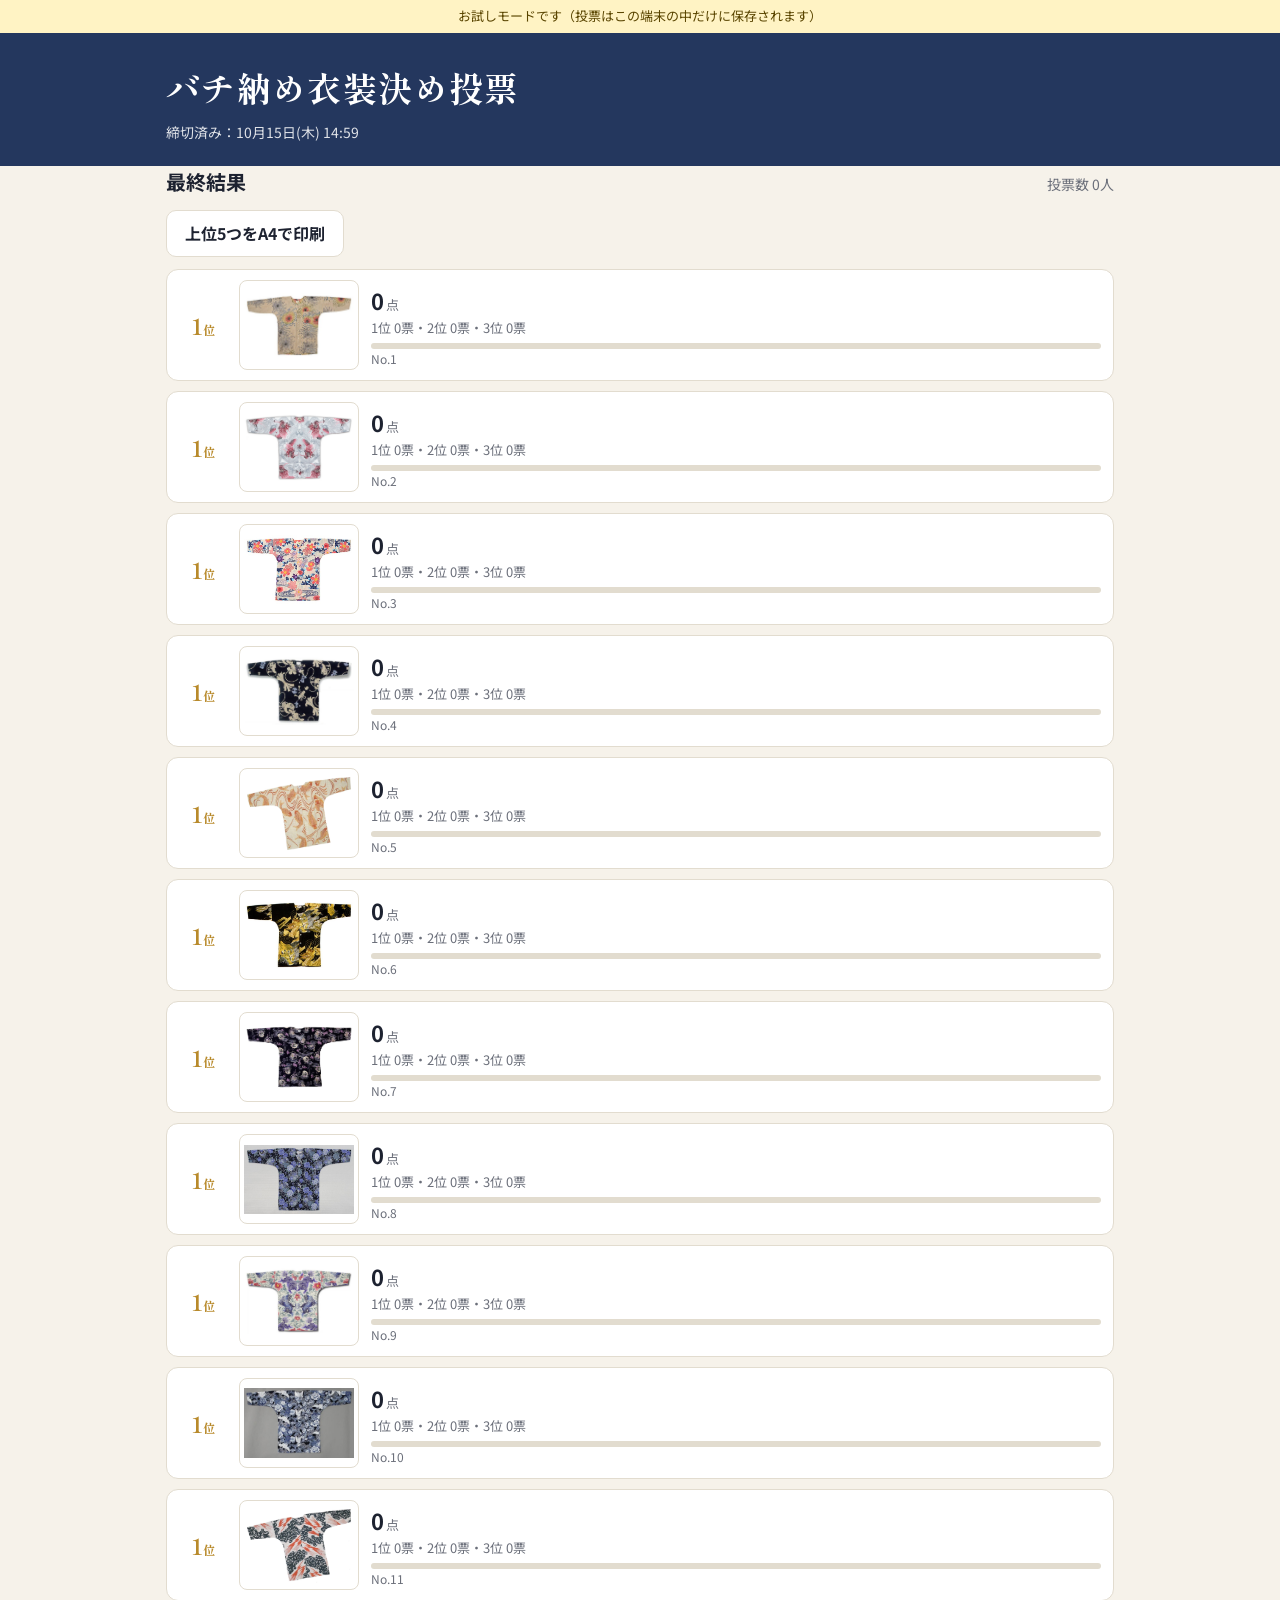
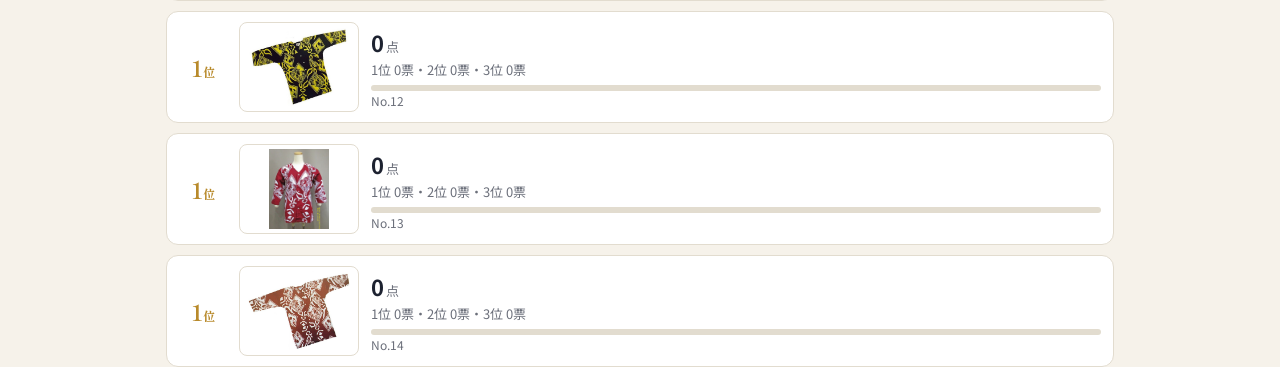
==== docs/index.html @ 63b16bf4 "バチ納め衣装決め投票：投票・集計・印刷ページを追加 Co-Authored-By: Claude Opus 5.5 <noreply@anthropic.com>" ====
<!doctype html>
<html lang="ja">
<head>
  <meta charset="utf-8">
  <meta name="robots" content="noindex, nofollow">
  <meta name="viewport" content="width=device-width, initial-scale=1, viewport-fit=cover">
  <title>バチ納め衣装決め投票</title>
  <link rel="preconnect" href="https://fonts.googleapis.com">
  <link rel="preconnect" href="https://fonts.gstatic.com" crossorigin>
  <link href="https://fonts.googleapis.com/css2?family=Noto+Sans+JP:wght@400;700&family=Shippori+Mincho:wght@700&display=swap" rel="stylesheet">
  <link rel="stylesheet" href="style.css">
</head>
<body>
  <div id="mockNote" class="mock-note" hidden>お試しモードです（投票はこの端末の中だけに保存されます）</div>
  <header class="site">
    <div class="wrap">
      <h1 id="title">バチ納め衣装決め投票</h1>
      <p class="deadline" id="deadline">&nbsp;</p>
    </div>
  </header>

  <main class="wrap">
    <section id="loading"><p class="center">読み込み中…</p></section>

    <!-- 投票 -->
    <section id="voteView" hidden>
      <div class="panel">
        <label class="name" for="name">お名前</label>
        <input id="name" type="text" maxlength="30" autocomplete="name" placeholder="例：山田 太郎">
        <p class="hint">二重投票を防ぐためだけに使います。誰が何に投票したかは記録されません。</p>
      </div>
      <div class="panel">
        <h2>好きな衣装を3つ選んでください</h2>
        <p>タップした順に 1位 → 2位 → 3位 になります。もう一度タップすると取り消せます。虫めがねで拡大できます。</p>
      </div>
      <div class="grid" id="grid"></div>
    </section>

    <!-- 結果 -->
    <section id="resultView" hidden>
      <div class="panel thanks" id="thanks" hidden>
        <h2>投票ありがとうございました</h2>
        <p id="thanksMsg"></p>
      </div>
      <div class="result-head">
        <h2 id="resultTitle">集計結果</h2>
        <span class="status" id="resultStatus"></span>
      </div>
      <p style="margin:0 0 12px"><a class="btn print-btn" id="printLink" href="print.html">上位5つをA4で印刷</a></p>
      <div class="rank-list" id="rankList"></div>
    </section>

    <!-- 締切後で未投票、または結果がまだ見られない -->
    <section id="messageView" hidden>
      <div class="panel"><h2 id="msgTitle"></h2><p id="msgBody"></p></div>
    </section>
  </main>

  <div class="tray" id="tray" hidden>
    <div class="wrap">
      <div class="slots" id="slots"></div>
      <button class="submit" id="submit" disabled>送信</button>
    </div>
  </div>

  <dialog id="confirmDlg">
    <div class="dlg-body">
      <h3>この内容で投票しますか？</h3>
      <p style="margin:0;color:var(--muted);font-size:14px">お名前：<b id="confirmName" style="color:var(--ink)"></b><br>送信後は変更できません。</p>
      <div class="confirm-list" id="confirmList"></div>
      <p class="error" id="confirmError" hidden></p>
      <div class="dlg-actions">
        <button class="btn" id="cancelBtn">戻る</button>
        <button class="btn primary" id="sendBtn">投票する</button>
      </div>
    </div>
  </dialog>

  <dialog id="lightbox" class="lightbox">
    <button class="close" aria-label="閉じる" id="lbClose">×</button>
    <img id="lbImg" alt="">
  </dialog>

  <script src="config.js"></script>
  <script src="api.js"></script>
  <script src="app.js"></script>
</body>
</html>
---- docs/style.css ----
:root {
  --bg: #f6f2ea;
  --surface: #ffffff;
  --ink: #1d2230;
  --muted: #6b6f7a;
  --line: #e2dccf;
  --accent: #b8352a;
  --accent-ink: #ffffff;
  --indigo: #24375e;
  --gold: #b88a2b;
  --silver: #7d8591;
  --bronze: #9a5b34;
  --danger: #b3261e;
  --shadow: 0 1px 2px rgba(29, 34, 48, .06), 0 4px 14px rgba(29, 34, 48, .06);
  --radius: 12px;
}
@media (prefers-color-scheme: dark) {
  :root:not([data-theme="light"]) {
    --bg: #15171d;
    --surface: #1f222a;
    --ink: #eceae4;
    --muted: #a3a6ae;
    --line: #333744;
    --accent: #e0584a;
    --indigo: #9fb3e0;
    --shadow: 0 1px 2px rgba(0, 0, 0, .3);
  }
}

* { box-sizing: border-box; }
html { -webkit-text-size-adjust: 100%; }
body {
  margin: 0;
  background: var(--bg);
  color: var(--ink);
  font-family: "Noto Sans JP", "Hiragino Sans", "Hiragino Kaku Gothic ProN", sans-serif;
  line-height: 1.6;
}
button { font: inherit; color: inherit; }
img { display: block; }

.wrap { max-width: 980px; margin: 0 auto; padding: 0 16px; }

header.site {
  background: var(--indigo);
  color: #fff;
  padding: 28px 0 22px;
}
@media (prefers-color-scheme: dark) {
  :root:not([data-theme="light"]) header.site { background: #1b2540; }
}
header.site h1 {
  margin: 0;
  font-family: "Shippori Mincho", "Hiragino Mincho ProN", serif;
  font-weight: 700;
  font-size: clamp(24px, 6vw, 34px);
  letter-spacing: .04em;
}
header.site .deadline { margin: 6px 0 0; font-size: 14px; opacity: .85; }
.mock-note {
  background: #fff3c4; color: #5a4500; font-size: 13px; padding: 6px 16px; text-align: center;
}

main { padding: 20px 0 160px; }
section[hidden] { display: none !important; }

.panel {
  background: var(--surface);
  border: 1px solid var(--line);
  border-radius: var(--radius);
  padding: 16px;
  box-shadow: var(--shadow);
  margin-bottom: 18px;
}
.panel h2 { margin: 0 0 4px; font-size: 16px; }
.panel p { margin: 0; color: var(--muted); font-size: 14px; }

label.name { display: block; font-weight: 700; margin-bottom: 6px; }
input[type="text"] {
  width: 100%;
  font-size: 16px;
  padding: 12px 14px;
  border: 1px solid var(--line);
  border-radius: 10px;
  background: var(--bg);
  color: var(--ink);
}
input[type="text"]:focus { outline: 2px solid var(--indigo); outline-offset: 1px; }
.hint { font-size: 13px; color: var(--muted); margin-top: 6px; }

.grid {
  display: grid;
  grid-template-columns: repeat(2, minmax(0, 1fr));
  gap: 12px;
}
@media (min-width: 640px) { .grid { grid-template-columns: repeat(3, minmax(0, 1fr)); } }
@media (min-width: 900px) { .grid { grid-template-columns: repeat(4, minmax(0, 1fr)); } }

.card {
  position: relative;
  background: #fff;
  border: 2px solid var(--line);
  border-radius: var(--radius);
  overflow: hidden;
  cursor: pointer;
  padding: 0;
  text-align: left;
  transition: border-color .15s, transform .15s;
  -webkit-tap-highlight-color: transparent;
}
.card:active { transform: scale(.98); }
.card .ph { aspect-ratio: 4 / 3; display: flex; align-items: center; justify-content: center; padding: 6px; }
.card .ph img { max-width: 100%; max-height: 100%; object-fit: contain; }
.card .no {
  position: absolute; left: 8px; bottom: 6px;
  font-size: 12px; color: #555; background: rgba(255, 255, 255, .85);
  padding: 0 6px; border-radius: 6px;
}
.card.selected { border-color: var(--accent); }
.card .badge {
  position: absolute; top: 8px; left: 8px;
  min-width: 44px; height: 32px; padding: 0 10px;
  display: flex; align-items: center; justify-content: center;
  border-radius: 16px;
  background: var(--accent); color: var(--accent-ink);
  font-weight: 700; font-size: 15px;
  box-shadow: 0 2px 6px rgba(0, 0, 0, .25);
}
.zoom {
  position: absolute; top: 6px; right: 6px;
  width: 36px; height: 36px; border-radius: 50%;
  border: 0; background: rgba(255, 255, 255, .9); color: #333;
  display: flex; align-items: center; justify-content: center;
  cursor: pointer; box-shadow: 0 1px 4px rgba(0, 0, 0, .2);
}
.zoom svg { width: 18px; height: 18px; }

/* 画面下の選択バー */
.tray {
  position: fixed; left: 0; right: 0; bottom: 0;
  background: var(--surface);
  border-top: 1px solid var(--line);
  box-shadow: 0 -4px 16px rgba(0, 0, 0, .08);
  padding: 10px 0 calc(10px + env(safe-area-inset-bottom));
  z-index: 10;
}
.tray .wrap { display: flex; gap: 8px; align-items: center; }
.slots { display: flex; gap: 8px; flex: 1; min-width: 0; }
.slot {
  flex: 1; min-width: 0;
  height: 64px;
  border: 2px dashed var(--line);
  border-radius: 10px;
  background: var(--bg);
  position: relative;
  display: flex; align-items: center; justify-content: center;
  padding: 0; cursor: pointer;
  color: var(--muted); font-size: 13px; font-weight: 700;
}
.slot.filled { border-style: solid; border-color: var(--accent); background: #fff; }
.slot img { max-width: 100%; max-height: 100%; object-fit: contain; padding: 4px; }
.slot .lbl {
  position: absolute; top: -9px; left: 6px;
  background: var(--accent); color: #fff; font-size: 11px; padding: 0 6px; border-radius: 8px;
}
.slot:not(.filled) .lbl { background: var(--muted); }
.submit {
  flex: 0 0 auto;
  height: 64px; padding: 0 18px;
  border: 0; border-radius: 10px;
  background: var(--accent); color: var(--accent-ink);
  font-weight: 700; font-size: 16px; cursor: pointer;
}
.submit:disabled { background: var(--line); color: var(--muted); cursor: not-allowed; }

/* ダイアログ */
dialog {
  border: 0; border-radius: 16px; padding: 0;
  max-width: min(520px, calc(100vw - 32px));
  width: 100%;
  background: var(--surface); color: var(--ink);
}
dialog::backdrop { background: rgba(10, 12, 18, .6); }
.dlg-body { padding: 20px; }
.dlg-body h3 { margin: 0 0 12px; font-size: 18px; }
.confirm-list { display: grid; grid-template-columns: repeat(3, 1fr); gap: 8px; margin: 12px 0; }
.confirm-list figure { margin: 0; text-align: center; }
.confirm-list .ph { background: #fff; border: 1px solid var(--line); border-radius: 8px; aspect-ratio: 4/3; display: flex; align-items: center; justify-content: center; padding: 4px; }
.confirm-list img { max-width: 100%; max-height: 100%; }
.confirm-list figcaption { font-weight: 700; color: var(--accent); margin-top: 4px; }
.dlg-actions { display: flex; gap: 8px; justify-content: flex-end; margin-top: 16px; }
.btn {
  border: 1px solid var(--line); background: var(--surface);
  padding: 10px 18px; border-radius: 10px; cursor: pointer; font-weight: 700;
}
.btn.primary { background: var(--accent); border-color: var(--accent); color: #fff; }
.btn:disabled { opacity: .6; cursor: wait; }
.error { color: var(--danger); font-size: 14px; margin-top: 8px; }

dialog.lightbox { max-width: min(960px, calc(100vw - 24px)); background: #fff; }
dialog.lightbox img { width: 100%; height: auto; max-height: 80vh; object-fit: contain; }
dialog.lightbox .close {
  position: absolute; top: 8px; right: 8px; width: 40px; height: 40px;
  border-radius: 50%; border: 0; background: rgba(0, 0, 0, .6); color: #fff; font-size: 22px; cursor: pointer;
}

/* 結果 */
.result-head { display: flex; flex-wrap: wrap; gap: 8px 16px; align-items: baseline; justify-content: space-between; margin-bottom: 12px; }
.result-head h2 { margin: 0; font-size: 20px; }
.status { font-size: 14px; color: var(--muted); }
.thanks { border-left: 4px solid var(--accent); }
.rank-list { display: grid; gap: 10px; }
.row {
  display: grid;
  grid-template-columns: 48px 120px 1fr;
  gap: 12px; align-items: center;
  background: var(--surface); border: 1px solid var(--line); border-radius: var(--radius);
  padding: 10px 12px;
}
.row .r { font-family: "Shippori Mincho", serif; font-weight: 700; font-size: 22px; text-align: center; }
.row.top1 .r { color: var(--gold); }
.row.top2 .r { color: var(--silver); }
.row.top3 .r { color: var(--bronze); }
.row .ph { background: #fff; border-radius: 8px; aspect-ratio: 4/3; display: flex; align-items: center; justify-content: center; padding: 4px; border: 1px solid var(--line); }
.row .ph img { max-width: 100%; max-height: 100%; }
.row .pts { font-size: 22px; font-weight: 700; }
.row .pts small { font-size: 13px; font-weight: 400; color: var(--muted); margin-left: 2px; }
.row .cnt { font-size: 13px; color: var(--muted); }
.row .bar { height: 6px; background: var(--line); border-radius: 3px; margin-top: 4px; overflow: hidden; }
.row .bar span { display: block; height: 100%; background: var(--accent); }
.row .no { font-size: 12px; color: var(--muted); }
@media (max-width: 420px) { .row { grid-template-columns: 36px 96px 1fr; gap: 8px; } }
.print-btn { display: inline-flex; gap: 6px; align-items: center; text-decoration: none; color: inherit; }

.center { text-align: center; color: var(--muted); padding: 40px 0; }
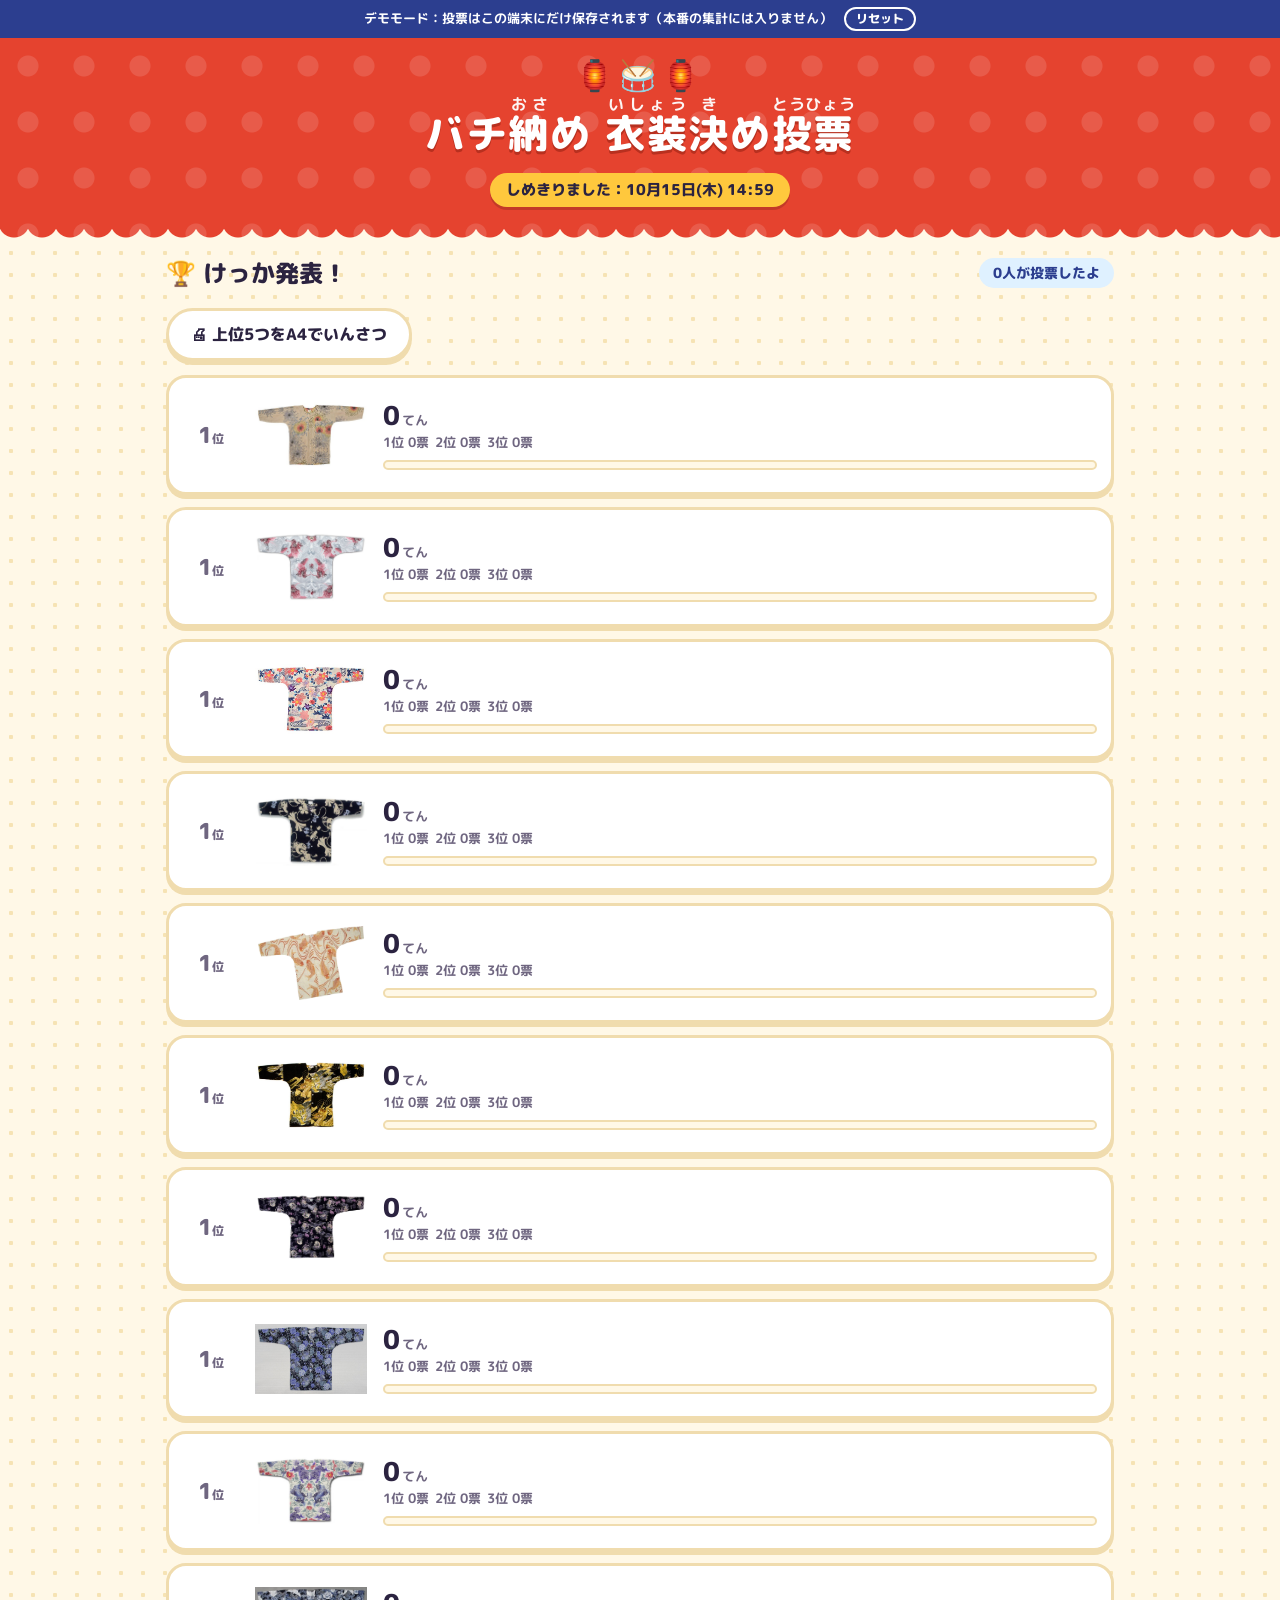
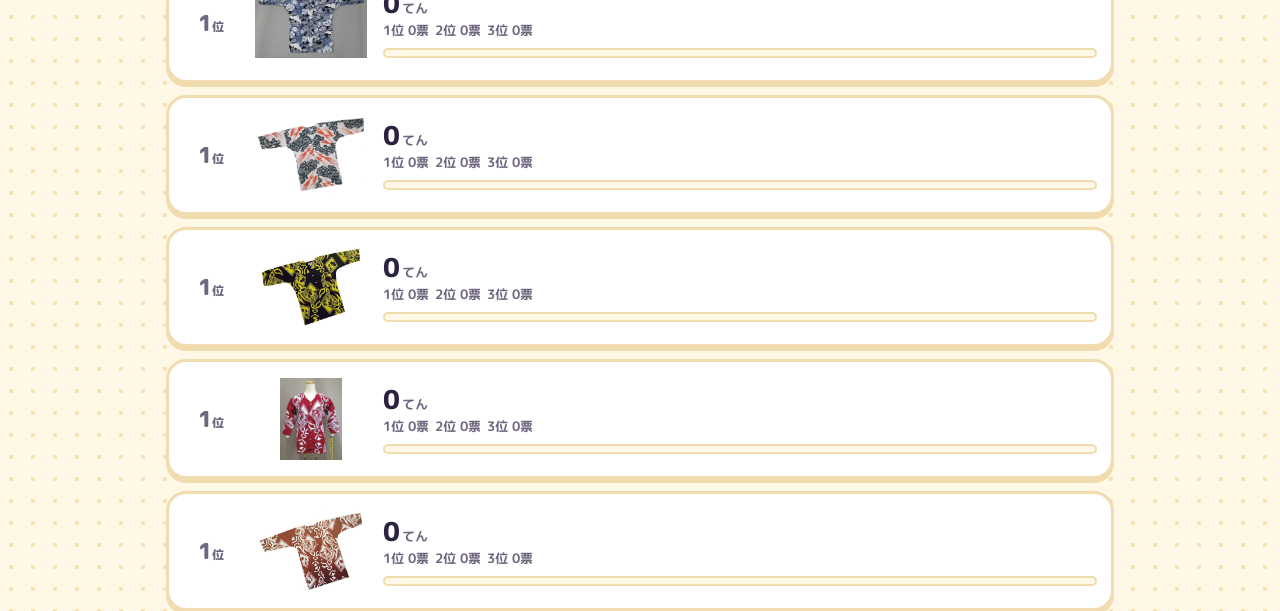
==== commit c0521e50: "子ども向けデザインに変更、デモモードを追加 Co-Authored-By: Claude Opus 5.5 <noreply@anthropic.com>" ====
--- a/docs/index.html
+++ b/docs/index.html
@@ -7,31 +7,35 @@
   <title>バチ納め衣装決め投票</title>
   <link rel="preconnect" href="https://fonts.googleapis.com">
   <link rel="preconnect" href="https://fonts.gstatic.com" crossorigin>
-  <link href="https://fonts.googleapis.com/css2?family=Noto+Sans+JP:wght@400;700&family=Shippori+Mincho:wght@700&display=swap" rel="stylesheet">
+  <link href="https://fonts.googleapis.com/css2?family=M+PLUS+Rounded+1c:wght@500;700;800&display=swap" rel="stylesheet">
   <link rel="stylesheet" href="style.css">
 </head>
 <body>
-  <div id="mockNote" class="mock-note" hidden>お試しモードです（投票はこの端末の中だけに保存されます）</div>
+  <div id="demoNote" class="demo-note" hidden>
+    デモモード：投票はこの端末にだけ保存されます（本番の集計には入りません）
+    <button type="button" id="demoReset">リセット</button>
+  </div>
   <header class="site">
     <div class="wrap">
-      <h1 id="title">バチ納め衣装決め投票</h1>
+      <div class="drums" aria-hidden="true">🏮🥁🏮</div>
+      <h1>バチ<ruby>納<rt>おさ</rt></ruby>め <ruby>衣装<rt>いしょう</rt></ruby><ruby>決<rt>き</rt></ruby>め<ruby>投票<rt>とうひょう</rt></ruby></h1>
       <p class="deadline" id="deadline">&nbsp;</p>
     </div>
   </header>
 
   <main class="wrap">
-    <section id="loading"><p class="center">読み込み中…</p></section>
+    <section id="loading"><p class="center">よみこみ中…</p></section>
 
     <!-- 投票 -->
     <section id="voteView" hidden>
       <div class="panel">
-        <label class="name" for="name">お名前</label>
-        <input id="name" type="text" maxlength="30" autocomplete="name" placeholder="例：山田 太郎">
-        <p class="hint">二重投票を防ぐためだけに使います。誰が何に投票したかは記録されません。</p>
+        <h2><span class="step">1</span>おなまえを書いてね</h2>
+        <input id="name" type="text" maxlength="30" autocomplete="name" placeholder="れい：やまだ たろう" aria-label="おなまえ">
+        <p class="hint">同じ人が2回<ruby>投票<rt>とうひょう</rt></ruby>しないように使うよ。だれがどれをえらんだかは、だれにもわからないよ。</p>
       </div>
       <div class="panel">
-        <h2>好きな衣装を3つ選んでください</h2>
-        <p>タップした順に 1位 → 2位 → 3位 になります。もう一度タップすると取り消せます。虫めがねで拡大できます。</p>
+        <h2><span class="step">2</span>すきな<ruby>衣装<rt>いしょう</rt></ruby>を3つえらんでね</h2>
+        <p>タップしたじゅんに <b>1位 → 2位 → 3位</b> になるよ。もういちどタップすると とりけせるよ。<br>🔍 をおすと 大きく見られるよ。</p>
       </div>
       <div class="grid" id="grid"></div>
     </section>
@@ -39,14 +43,15 @@
     <!-- 結果 -->
     <section id="resultView" hidden>
       <div class="panel thanks" id="thanks" hidden>
-        <h2>投票ありがとうございました</h2>
+        <div class="big" aria-hidden="true">🎉</div>
+        <h2><ruby>投票<rt>とうひょう</rt></ruby>ありがとう！</h2>
         <p id="thanksMsg"></p>
       </div>
       <div class="result-head">
-        <h2 id="resultTitle">集計結果</h2>
+        <h2 id="resultTitle">けっか</h2>
         <span class="status" id="resultStatus"></span>
       </div>
-      <p style="margin:0 0 12px"><a class="btn print-btn" id="printLink" href="print.html">上位5つをA4で印刷</a></p>
+      <p class="print-row"><a class="btn" id="printLink" href="print.html">🖨 上位5つをA4でいんさつ</a></p>
       <div class="rank-list" id="rankList"></div>
     </section>
 
@@ -59,25 +64,25 @@
   <div class="tray" id="tray" hidden>
     <div class="wrap">
       <div class="slots" id="slots"></div>
-      <button class="submit" id="submit" disabled>送信</button>
+      <button class="submit" id="submit" disabled>おくる</button>
     </div>
   </div>
 
   <dialog id="confirmDlg">
     <div class="dlg-body">
-      <h3>この内容で投票しますか？</h3>
-      <p style="margin:0;color:var(--muted);font-size:14px">お名前：<b id="confirmName" style="color:var(--ink)"></b><br>送信後は変更できません。</p>
+      <h3>これで<ruby>投票<rt>とうひょう</rt></ruby>する？</h3>
+      <p class="sub"><b id="confirmName" style="color:var(--ink)"></b> さん<br>おくったあとは かえられないよ</p>
       <div class="confirm-list" id="confirmList"></div>
       <p class="error" id="confirmError" hidden></p>
       <div class="dlg-actions">
-        <button class="btn" id="cancelBtn">戻る</button>
-        <button class="btn primary" id="sendBtn">投票する</button>
+        <button class="btn" id="cancelBtn">もどる</button>
+        <button class="btn primary" id="sendBtn">投票する！</button>
       </div>
     </div>
   </dialog>
 
   <dialog id="lightbox" class="lightbox">
-    <button class="close" aria-label="閉じる" id="lbClose">×</button>
+    <button class="close" aria-label="とじる" id="lbClose">×</button>
     <img id="lbImg" alt="">
   </dialog>
 
--- a/docs/style.css
+++ b/docs/style.css
@@ -1,29 +1,31 @@
 :root {
-  --bg: #f6f2ea;
+  --bg: #fff8e7;
+  --dot: #f6e3b4;
   --surface: #ffffff;
-  --ink: #1d2230;
-  --muted: #6b6f7a;
-  --line: #e2dccf;
-  --accent: #b8352a;
-  --accent-ink: #ffffff;
-  --indigo: #24375e;
-  --gold: #b88a2b;
-  --silver: #7d8591;
-  --bronze: #9a5b34;
-  --danger: #b3261e;
-  --shadow: 0 1px 2px rgba(29, 34, 48, .06), 0 4px 14px rgba(29, 34, 48, .06);
-  --radius: 12px;
+  --ink: #2b2340;
+  --muted: #6f6680;
+  --line: #f0dcae;
+  --red: #e5432f;
+  --red-dark: #b8301f;
+  --yellow: #ffc83d;
+  --indigo: #2c3e8f;
+  --sky: #dff1ff;
+  --gold: #f4b400;
+  --silver: #a9b3c1;
+  --bronze: #d0814a;
+  --danger: #c62828;
+  --radius: 20px;
+  --font: "M PLUS Rounded 1c", "Hiragino Maru Gothic ProN", "Hiragino Sans", sans-serif;
 }
 @media (prefers-color-scheme: dark) {
   :root:not([data-theme="light"]) {
-    --bg: #15171d;
-    --surface: #1f222a;
-    --ink: #eceae4;
-    --muted: #a3a6ae;
-    --line: #333744;
-    --accent: #e0584a;
-    --indigo: #9fb3e0;
-    --shadow: 0 1px 2px rgba(0, 0, 0, .3);
+    --bg: #1e1a2b;
+    --dot: #2a2540;
+    --surface: #2a2540;
+    --ink: #f6f1ff;
+    --muted: #bdb4d1;
+    --line: #463e63;
+    --sky: #2b3560;
   }
 }
 
@@ -31,67 +33,115 @@
 html { -webkit-text-size-adjust: 100%; }
 body {
   margin: 0;
+  background-color: var(--bg);
+  background-image: radial-gradient(var(--dot) 2px, transparent 2.5px);
+  background-size: 22px 22px;
+  color: var(--ink);
+  font-family: var(--font);
+  font-weight: 500;
+  line-height: 1.7;
+}
+button { font: inherit; color: inherit; }
+img { display: block; }
+rt { font-size: .4em; font-weight: 700; letter-spacing: -.02em; }
+
+.wrap { max-width: 980px; margin: 0 auto; padding: 0 16px; }
+
+/* ---------- ヘッダー ---------- */
+header.site {
+  position: relative;
+  background: var(--red);
+  color: #fff;
+  padding: 22px 0 40px;
+  text-align: center;
+  overflow: hidden;
+}
+header.site::before {
+  /* ちょうちん風の水玉 */
+  content: "";
+  position: absolute; inset: 0;
+  background-image: radial-gradient(rgba(255, 255, 255, .13) 10px, transparent 11px);
+  background-size: 56px 56px;
+  background-position: 0 0;
+}
+header.site::after {
+  /* なみなみの下端 */
+  content: "";
+  position: absolute; left: 0; right: 0; bottom: -1px; height: 22px;
+  background: radial-gradient(circle at 14px -4px, transparent 15px, var(--bg) 16px) repeat-x;
+  background-size: 28px 22px;
+}
+header.site .wrap { position: relative; }
+.drums { font-size: 30px; line-height: 1; margin-bottom: 6px; letter-spacing: 6px; }
+header.site h1 {
+  margin: 0;
+  font-weight: 800;
+  font-size: clamp(26px, 7.4vw, 40px);
+  line-height: 1.5;
+  letter-spacing: .04em;
+  text-shadow: 0 3px 0 var(--red-dark);
+}
+header.site h1 rt { text-shadow: none; opacity: .95; }
+.deadline {
+  display: inline-block;
+  margin: 10px 0 0;
+  background: var(--yellow); color: var(--ink);
+  font-weight: 800; font-size: 15px;
+  padding: 4px 16px; border-radius: 999px;
+  box-shadow: 0 3px 0 rgba(0, 0, 0, .15);
+}
+.demo-note {
+  background: var(--indigo); color: #fff;
+  font-size: 13px; font-weight: 700;
+  padding: 7px 16px; text-align: center;
+}
+.demo-note button {
+  margin-left: 8px; border: 2px solid #fff; background: transparent; color: #fff;
+  border-radius: 999px; padding: 0 10px; font-size: 12px; font-weight: 800; cursor: pointer;
+}
+
+main { padding: 16px 0 170px; }
+section[hidden] { display: none !important; }
+
+/* ---------- 吹き出し風パネル ---------- */
+.panel {
+  background: var(--surface);
+  border: 3px solid var(--line);
+  border-radius: var(--radius);
+  padding: 16px 18px;
+  margin-bottom: 18px;
+  box-shadow: 0 5px 0 var(--line);
+}
+.step {
+  display: inline-flex; align-items: center; justify-content: center;
+  width: 30px; height: 30px; border-radius: 50%;
+  background: var(--red); color: #fff; font-weight: 800; font-size: 16px;
+  margin-right: 8px; flex: 0 0 auto;
+}
+.panel h2 {
+  margin: 0 0 6px; font-size: 19px; font-weight: 800;
+  display: flex; align-items: center; line-height: 1.6;
+}
+.panel p { margin: 0; color: var(--muted); font-size: 14px; }
+
+input[type="text"] {
+  width: 100%;
+  font: inherit; font-size: 18px; font-weight: 700;
+  padding: 12px 16px;
+  border: 3px solid var(--line);
+  border-radius: 14px;
   background: var(--bg);
   color: var(--ink);
-  font-family: "Noto Sans JP", "Hiragino Sans", "Hiragino Kaku Gothic ProN", sans-serif;
-  line-height: 1.6;
-}
-button { font: inherit; color: inherit; }
-img { display: block; }
-
-.wrap { max-width: 980px; margin: 0 auto; padding: 0 16px; }
-
-header.site {
-  background: var(--indigo);
-  color: #fff;
-  padding: 28px 0 22px;
-}
-@media (prefers-color-scheme: dark) {
-  :root:not([data-theme="light"]) header.site { background: #1b2540; }
-}
-header.site h1 {
-  margin: 0;
-  font-family: "Shippori Mincho", "Hiragino Mincho ProN", serif;
-  font-weight: 700;
-  font-size: clamp(24px, 6vw, 34px);
-  letter-spacing: .04em;
-}
-header.site .deadline { margin: 6px 0 0; font-size: 14px; opacity: .85; }
-.mock-note {
-  background: #fff3c4; color: #5a4500; font-size: 13px; padding: 6px 16px; text-align: center;
-}
-
-main { padding: 20px 0 160px; }
-section[hidden] { display: none !important; }
-
-.panel {
-  background: var(--surface);
-  border: 1px solid var(--line);
-  border-radius: var(--radius);
-  padding: 16px;
-  box-shadow: var(--shadow);
-  margin-bottom: 18px;
-}
-.panel h2 { margin: 0 0 4px; font-size: 16px; }
-.panel p { margin: 0; color: var(--muted); font-size: 14px; }
-
-label.name { display: block; font-weight: 700; margin-bottom: 6px; }
-input[type="text"] {
-  width: 100%;
-  font-size: 16px;
-  padding: 12px 14px;
-  border: 1px solid var(--line);
-  border-radius: 10px;
-  background: var(--bg);
-  color: var(--ink);
-}
-input[type="text"]:focus { outline: 2px solid var(--indigo); outline-offset: 1px; }
-.hint { font-size: 13px; color: var(--muted); margin-top: 6px; }
-
+}
+input[type="text"]::placeholder { color: #b9ad94; font-weight: 500; }
+input[type="text"]:focus { outline: none; border-color: var(--yellow); box-shadow: 0 0 0 4px rgba(255, 200, 61, .35); }
+.hint { font-size: 13px; color: var(--muted); margin-top: 8px; }
+
+/* ---------- 衣装カード ---------- */
 .grid {
   display: grid;
   grid-template-columns: repeat(2, minmax(0, 1fr));
-  gap: 12px;
+  gap: 14px;
 }
 @media (min-width: 640px) { .grid { grid-template-columns: repeat(3, minmax(0, 1fr)); } }
 @media (min-width: 900px) { .grid { grid-template-columns: repeat(4, minmax(0, 1fr)); } }
@@ -99,137 +149,184 @@
 .card {
   position: relative;
   background: #fff;
-  border: 2px solid var(--line);
+  border: 4px solid #fff;
   border-radius: var(--radius);
-  overflow: hidden;
+  box-shadow: 0 5px 0 var(--line), 0 0 0 2px var(--line);
+  overflow: visible;
   cursor: pointer;
-  padding: 0;
-  text-align: left;
-  transition: border-color .15s, transform .15s;
+  transition: transform .12s, box-shadow .12s;
   -webkit-tap-highlight-color: transparent;
 }
-.card:active { transform: scale(.98); }
+.card:active { transform: translateY(3px); box-shadow: 0 2px 0 var(--line), 0 0 0 2px var(--line); }
+.card:focus-visible { outline: 4px solid var(--indigo); outline-offset: 2px; }
 .card .ph { aspect-ratio: 4 / 3; display: flex; align-items: center; justify-content: center; padding: 6px; }
 .card .ph img { max-width: 100%; max-height: 100%; object-fit: contain; }
 .card .no {
-  position: absolute; left: 8px; bottom: 6px;
-  font-size: 12px; color: #555; background: rgba(255, 255, 255, .85);
-  padding: 0 6px; border-radius: 6px;
-}
-.card.selected { border-color: var(--accent); }
-.card .badge {
-  position: absolute; top: 8px; left: 8px;
-  min-width: 44px; height: 32px; padding: 0 10px;
-  display: flex; align-items: center; justify-content: center;
-  border-radius: 16px;
-  background: var(--accent); color: var(--accent-ink);
-  font-weight: 700; font-size: 15px;
-  box-shadow: 0 2px 6px rgba(0, 0, 0, .25);
-}
+  position: absolute; left: 10px; bottom: 6px;
+  font-size: 12px; font-weight: 800; color: #8a7f6a;
+}
+.card.selected { border-color: var(--red); box-shadow: 0 5px 0 var(--red-dark), 0 0 0 2px var(--red); }
+.card.selected.p1 { border-color: var(--gold); box-shadow: 0 5px 0 #c58f00, 0 0 0 2px var(--gold); }
+.card.selected.p2 { border-color: var(--silver); box-shadow: 0 5px 0 #7c8696, 0 0 0 2px var(--silver); }
+.card.selected.p3 { border-color: var(--bronze); box-shadow: 0 5px 0 #9c5a2c, 0 0 0 2px var(--bronze); }
+.card.pop { animation: pop .32s ease-out; }
+@keyframes pop { 0% { transform: scale(1); } 40% { transform: scale(1.07) rotate(-1.5deg); } 100% { transform: scale(1); } }
+
+/* メダル */
+.medal {
+  position: absolute; top: -12px; left: -10px;
+  width: 52px; height: 52px; border-radius: 50%;
+  display: flex; flex-direction: column; align-items: center; justify-content: center;
+  color: #fff; font-weight: 800; line-height: 1;
+  border: 3px solid #fff;
+  box-shadow: 0 3px 0 rgba(0, 0, 0, .2);
+  z-index: 2;
+}
+.medal b { font-size: 22px; }
+.medal small { font-size: 11px; margin-top: 1px; }
+.medal.m1 { background: radial-gradient(circle at 35% 30%, #ffe27a, var(--gold) 60%, #c58f00); color: #5a3d00; }
+.medal.m2 { background: radial-gradient(circle at 35% 30%, #f1f4f8, var(--silver) 60%, #7c8696); color: #2f3642; }
+.medal.m3 { background: radial-gradient(circle at 35% 30%, #f6c49d, var(--bronze) 60%, #9c5a2c); color: #fff; }
+.card .medal { animation: drop .35s cubic-bezier(.3, 1.6, .5, 1); }
+@keyframes drop { 0% { transform: translateY(-14px) scale(.4); opacity: 0; } 100% { transform: none; opacity: 1; } }
+
 .zoom {
   position: absolute; top: 6px; right: 6px;
-  width: 36px; height: 36px; border-radius: 50%;
-  border: 0; background: rgba(255, 255, 255, .9); color: #333;
+  width: 38px; height: 38px; border-radius: 50%;
+  border: 0; background: var(--sky); color: var(--indigo);
   display: flex; align-items: center; justify-content: center;
-  cursor: pointer; box-shadow: 0 1px 4px rgba(0, 0, 0, .2);
-}
-.zoom svg { width: 18px; height: 18px; }
-
-/* 画面下の選択バー */
+  cursor: pointer;
+}
+.zoom svg { width: 20px; height: 20px; }
+
+/* ---------- 下の えらんだ衣装 バー ---------- */
 .tray {
   position: fixed; left: 0; right: 0; bottom: 0;
   background: var(--surface);
-  border-top: 1px solid var(--line);
-  box-shadow: 0 -4px 16px rgba(0, 0, 0, .08);
-  padding: 10px 0 calc(10px + env(safe-area-inset-bottom));
+  border-top: 4px solid var(--yellow);
+  border-radius: 24px 24px 0 0;
+  box-shadow: 0 -6px 20px rgba(0, 0, 0, .1);
+  padding: 18px 0 calc(12px + env(safe-area-inset-bottom));
   z-index: 10;
 }
 .tray .wrap { display: flex; gap: 8px; align-items: center; }
-.slots { display: flex; gap: 8px; flex: 1; min-width: 0; }
+.slots { display: flex; gap: 10px; flex: 1; min-width: 0; }
 .slot {
   flex: 1; min-width: 0;
-  height: 64px;
-  border: 2px dashed var(--line);
-  border-radius: 10px;
+  height: 68px;
+  border: 3px dashed var(--line);
+  border-radius: 16px;
   background: var(--bg);
   position: relative;
   display: flex; align-items: center; justify-content: center;
   padding: 0; cursor: pointer;
-  color: var(--muted); font-size: 13px; font-weight: 700;
-}
-.slot.filled { border-style: solid; border-color: var(--accent); background: #fff; }
-.slot img { max-width: 100%; max-height: 100%; object-fit: contain; padding: 4px; }
-.slot .lbl {
-  position: absolute; top: -9px; left: 6px;
-  background: var(--accent); color: #fff; font-size: 11px; padding: 0 6px; border-radius: 8px;
-}
-.slot:not(.filled) .lbl { background: var(--muted); }
+  color: #b9ad94; font-size: 12px; font-weight: 800;
+}
+.slot.filled { border-style: solid; background: #fff; }
+.slot.filled.s1 { border-color: var(--gold); }
+.slot.filled.s2 { border-color: var(--silver); }
+.slot.filled.s3 { border-color: var(--bronze); }
+.slot img { max-width: 100%; max-height: 100%; object-fit: contain; padding: 6px; }
+.slot .medal { width: 30px; height: 30px; top: -15px; left: -6px; border-width: 2px; }
+.slot .medal b { font-size: 14px; }
+.slot:not(.filled) .medal { filter: grayscale(1); opacity: .55; }
 .submit {
   flex: 0 0 auto;
-  height: 64px; padding: 0 18px;
-  border: 0; border-radius: 10px;
-  background: var(--accent); color: var(--accent-ink);
-  font-weight: 700; font-size: 16px; cursor: pointer;
-}
-.submit:disabled { background: var(--line); color: var(--muted); cursor: not-allowed; }
-
-/* ダイアログ */
+  height: 68px; padding: 0 16px;
+  border: 0; border-radius: 18px;
+  background: var(--red); color: #fff;
+  font-weight: 800; font-size: 17px; cursor: pointer;
+  box-shadow: 0 5px 0 var(--red-dark);
+  transition: transform .1s, box-shadow .1s;
+}
+.submit:active:not(:disabled) { transform: translateY(3px); box-shadow: 0 2px 0 var(--red-dark); }
+.submit:disabled { background: #e9e1cf; color: #a39880; box-shadow: 0 5px 0 #d4c9b1; cursor: not-allowed; font-size: 13px; }
+.submit.ready { animation: wiggle 1.4s ease-in-out infinite; }
+@keyframes wiggle { 0%, 70%, 100% { transform: rotate(0); } 78% { transform: rotate(-4deg); } 86% { transform: rotate(4deg); } 94% { transform: rotate(-2deg); } }
+
+/* ---------- ダイアログ ---------- */
 dialog {
-  border: 0; border-radius: 16px; padding: 0;
-  max-width: min(520px, calc(100vw - 32px));
+  border: 0; border-radius: 24px; padding: 0;
+  max-width: min(520px, calc(100vw - 28px));
   width: 100%;
   background: var(--surface); color: var(--ink);
-}
-dialog::backdrop { background: rgba(10, 12, 18, .6); }
-.dlg-body { padding: 20px; }
-.dlg-body h3 { margin: 0 0 12px; font-size: 18px; }
-.confirm-list { display: grid; grid-template-columns: repeat(3, 1fr); gap: 8px; margin: 12px 0; }
-.confirm-list figure { margin: 0; text-align: center; }
-.confirm-list .ph { background: #fff; border: 1px solid var(--line); border-radius: 8px; aspect-ratio: 4/3; display: flex; align-items: center; justify-content: center; padding: 4px; }
+  font-family: var(--font);
+}
+dialog::backdrop { background: rgba(30, 20, 50, .55); }
+.dlg-body { padding: 22px 20px 20px; text-align: center; }
+.dlg-body h3 { margin: 0 0 6px; font-size: 21px; font-weight: 800; }
+.dlg-body .sub { margin: 0; color: var(--muted); font-size: 14px; }
+.confirm-list { display: grid; grid-template-columns: repeat(3, 1fr); gap: 10px; margin: 22px 0 8px; }
+.confirm-list figure { margin: 0; position: relative; }
+.confirm-list .ph { background: #fff; border: 3px solid var(--line); border-radius: 14px; aspect-ratio: 4/3; display: flex; align-items: center; justify-content: center; padding: 4px; }
+.confirm-list figure:nth-child(1) .ph { border-color: var(--gold); }
+.confirm-list figure:nth-child(2) .ph { border-color: var(--silver); }
+.confirm-list figure:nth-child(3) .ph { border-color: var(--bronze); }
 .confirm-list img { max-width: 100%; max-height: 100%; }
-.confirm-list figcaption { font-weight: 700; color: var(--accent); margin-top: 4px; }
-.dlg-actions { display: flex; gap: 8px; justify-content: flex-end; margin-top: 16px; }
+.confirm-list .medal { width: 34px; height: 34px; top: -14px; left: -8px; border-width: 2px; }
+.confirm-list .medal b { font-size: 15px; }
+.dlg-actions { display: flex; gap: 10px; justify-content: center; margin-top: 18px; }
 .btn {
-  border: 1px solid var(--line); background: var(--surface);
-  padding: 10px 18px; border-radius: 10px; cursor: pointer; font-weight: 700;
-}
-.btn.primary { background: var(--accent); border-color: var(--accent); color: #fff; }
+  border: 3px solid var(--line); background: var(--surface);
+  padding: 10px 22px; border-radius: 999px; cursor: pointer; font-weight: 800; font-size: 16px;
+  box-shadow: 0 4px 0 var(--line);
+  text-decoration: none; color: inherit; display: inline-flex; align-items: center; gap: 6px;
+}
+.btn:active { transform: translateY(2px); box-shadow: 0 2px 0 var(--line); }
+.btn.primary { background: var(--red); border-color: var(--red); color: #fff; box-shadow: 0 4px 0 var(--red-dark); }
 .btn:disabled { opacity: .6; cursor: wait; }
-.error { color: var(--danger); font-size: 14px; margin-top: 8px; }
+.error { color: var(--danger); font-size: 14px; font-weight: 700; margin-top: 10px; }
 
 dialog.lightbox { max-width: min(960px, calc(100vw - 24px)); background: #fff; }
 dialog.lightbox img { width: 100%; height: auto; max-height: 80vh; object-fit: contain; }
 dialog.lightbox .close {
-  position: absolute; top: 8px; right: 8px; width: 40px; height: 40px;
-  border-radius: 50%; border: 0; background: rgba(0, 0, 0, .6); color: #fff; font-size: 22px; cursor: pointer;
-}
-
-/* 結果 */
-.result-head { display: flex; flex-wrap: wrap; gap: 8px 16px; align-items: baseline; justify-content: space-between; margin-bottom: 12px; }
-.result-head h2 { margin: 0; font-size: 20px; }
-.status { font-size: 14px; color: var(--muted); }
-.thanks { border-left: 4px solid var(--accent); }
-.rank-list { display: grid; gap: 10px; }
+  position: absolute; top: 10px; right: 10px; width: 44px; height: 44px;
+  border-radius: 50%; border: 0; background: var(--red); color: #fff; font-size: 24px; font-weight: 800; cursor: pointer;
+  box-shadow: 0 3px 0 var(--red-dark);
+}
+
+/* ---------- 結果 ---------- */
+.thanks { text-align: center; border-color: var(--yellow); box-shadow: 0 5px 0 #e0a800; }
+.thanks .big { font-size: 40px; line-height: 1.2; }
+.thanks h2 { justify-content: center; font-size: 22px; }
+.result-head { display: flex; flex-wrap: wrap; gap: 8px 16px; align-items: center; justify-content: space-between; margin: 6px 0 14px; }
+.result-head h2 { margin: 0; font-size: 24px; font-weight: 800; }
+.status {
+  font-size: 14px; font-weight: 800; background: var(--sky); color: var(--indigo);
+  padding: 3px 14px; border-radius: 999px;
+}
+.rank-list { display: grid; gap: 12px; }
 .row {
+  position: relative;
   display: grid;
-  grid-template-columns: 48px 120px 1fr;
+  grid-template-columns: 56px 120px 1fr;
   gap: 12px; align-items: center;
-  background: var(--surface); border: 1px solid var(--line); border-radius: var(--radius);
-  padding: 10px 12px;
-}
-.row .r { font-family: "Shippori Mincho", serif; font-weight: 700; font-size: 22px; text-align: center; }
-.row.top1 .r { color: var(--gold); }
-.row.top2 .r { color: var(--silver); }
-.row.top3 .r { color: var(--bronze); }
-.row .ph { background: #fff; border-radius: 8px; aspect-ratio: 4/3; display: flex; align-items: center; justify-content: center; padding: 4px; border: 1px solid var(--line); }
+  background: var(--surface); border: 3px solid var(--line); border-radius: var(--radius);
+  padding: 12px 14px;
+  box-shadow: 0 4px 0 var(--line);
+}
+.row.top1 { border-color: var(--gold); box-shadow: 0 4px 0 #c58f00; background: linear-gradient(90deg, rgba(244, 180, 0, .13), transparent 60%), var(--surface); }
+.row.top2 { border-color: var(--silver); box-shadow: 0 4px 0 #7c8696; }
+.row.top3 { border-color: var(--bronze); box-shadow: 0 4px 0 #9c5a2c; }
+.row .medal { position: static; width: 52px; height: 52px; }
+.row .rnum { text-align: center; font-weight: 800; font-size: 22px; color: var(--muted); }
+.row .rnum small { font-size: 12px; }
+.row .ph { background: #fff; border-radius: 12px; aspect-ratio: 4/3; display: flex; align-items: center; justify-content: center; padding: 4px; }
 .row .ph img { max-width: 100%; max-height: 100%; }
-.row .pts { font-size: 22px; font-weight: 700; }
-.row .pts small { font-size: 13px; font-weight: 400; color: var(--muted); margin-left: 2px; }
-.row .cnt { font-size: 13px; color: var(--muted); }
-.row .bar { height: 6px; background: var(--line); border-radius: 3px; margin-top: 4px; overflow: hidden; }
-.row .bar span { display: block; height: 100%; background: var(--accent); }
-.row .no { font-size: 12px; color: var(--muted); }
-@media (max-width: 420px) { .row { grid-template-columns: 36px 96px 1fr; gap: 8px; } }
-.print-btn { display: inline-flex; gap: 6px; align-items: center; text-decoration: none; color: inherit; }
-
-.center { text-align: center; color: var(--muted); padding: 40px 0; }
+.row .pts { font-size: 26px; font-weight: 800; line-height: 1.2; }
+.row .pts small { font-size: 13px; font-weight: 700; color: var(--muted); margin-left: 2px; }
+.row .cnt { font-size: 13px; color: var(--muted); font-weight: 700; }
+.row .cnt span { white-space: nowrap; margin-right: 6px; }
+.row .bar { height: 10px; background: var(--bg); border-radius: 999px; margin-top: 6px; overflow: hidden; border: 2px solid var(--line); }
+.row .bar span { display: block; height: 100%; background: linear-gradient(90deg, var(--yellow), var(--red)); border-radius: 999px; }
+@media (max-width: 420px) { .row { grid-template-columns: 48px 92px 1fr; gap: 10px; padding: 10px; } .row .medal { width: 44px; height: 44px; } }
+.print-row { margin: 0 0 14px; }
+
+.center { text-align: center; color: var(--muted); padding: 40px 0; font-weight: 700; }
+
+/* 紙ふぶき */
+.confetti { position: fixed; inset: 0; pointer-events: none; z-index: 50; }
+
+@media (prefers-reduced-motion: reduce) {
+  .card.pop, .card .medal, .submit.ready { animation: none; }
+}
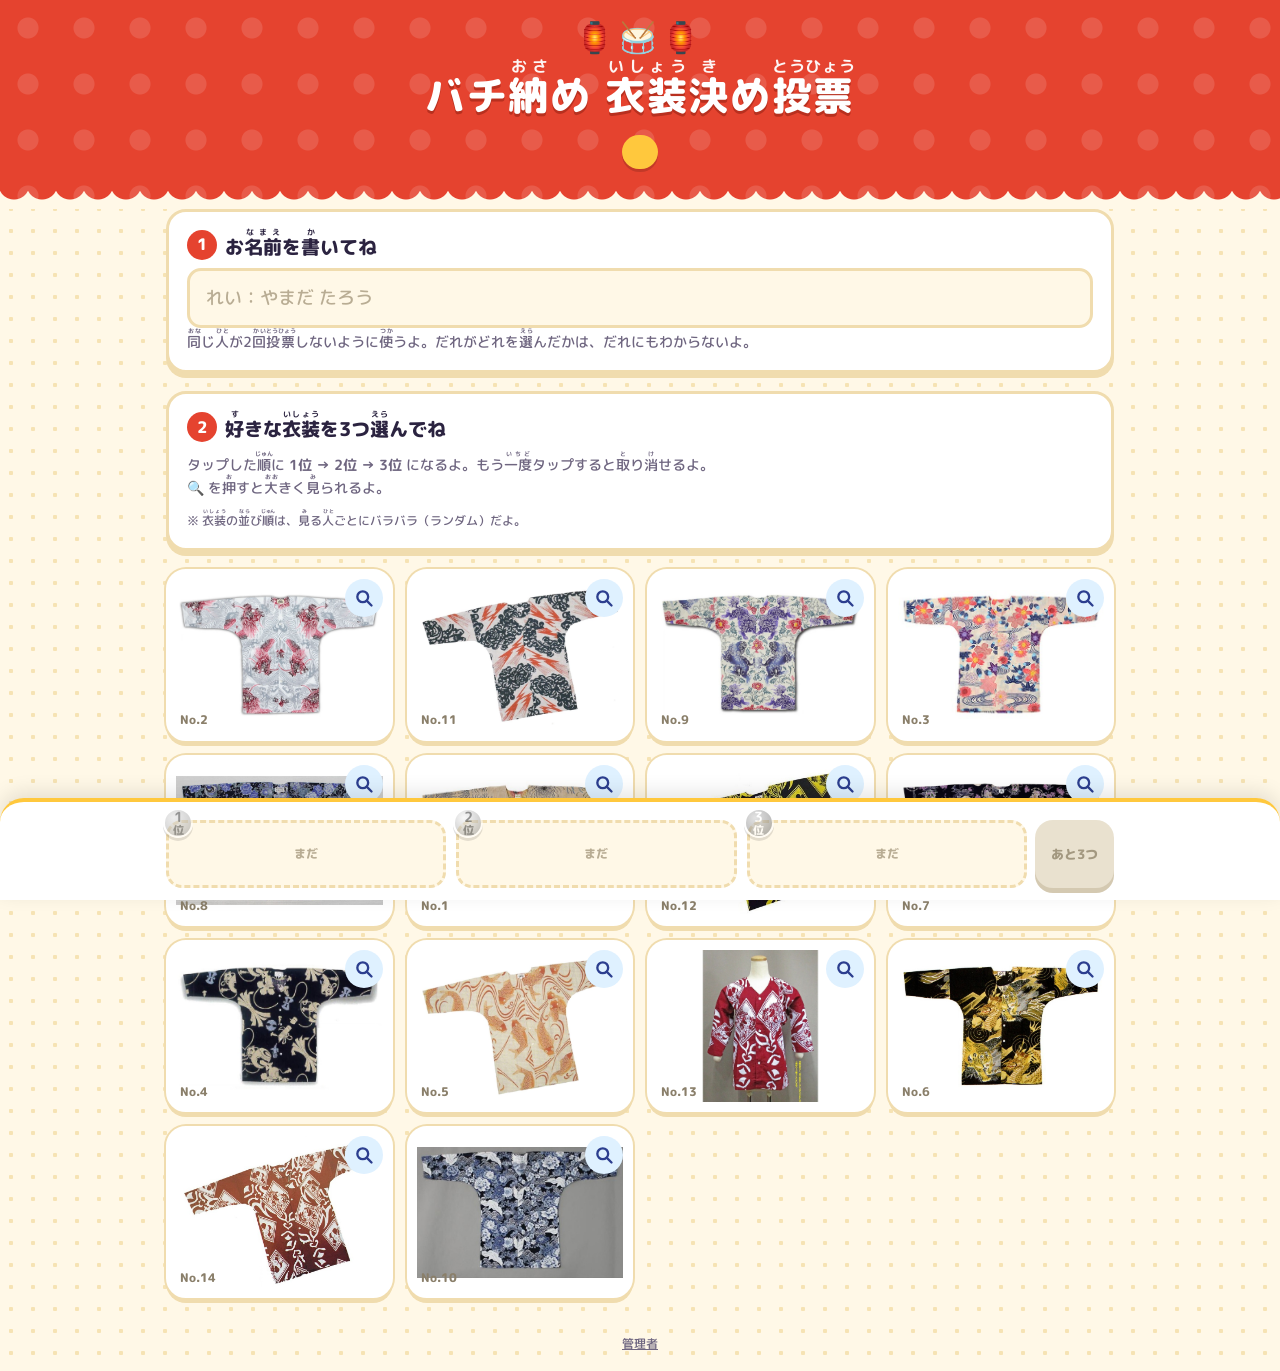
==== commit 91bf0a4d: "管理者モード（締切設定・デモ/本番切替・印刷）を追加、画像の高さ揃え、ふりがな付き漢字表記に変更 Co-Authored-By: Claude Opus 5.5 <noreply@anthropic." ====
--- a/docs/index.html
+++ b/docs/index.html
@@ -29,29 +29,57 @@
     <!-- 投票 -->
     <section id="voteView" hidden>
       <div class="panel">
-        <h2><span class="step">1</span>おなまえを書いてね</h2>
-        <input id="name" type="text" maxlength="30" autocomplete="name" placeholder="れい：やまだ たろう" aria-label="おなまえ">
-        <p class="hint">同じ人が2回<ruby>投票<rt>とうひょう</rt></ruby>しないように使うよ。だれがどれをえらんだかは、だれにもわからないよ。</p>
+        <h2><span class="step">1</span><span>お<ruby>名前<rt>なまえ</rt></ruby>を<ruby>書<rt>か</rt></ruby>いてね</span></h2>
+        <input id="name" type="text" maxlength="30" autocomplete="name" placeholder="れい：やまだ たろう" aria-label="お名前">
+        <p class="hint"><ruby>同<rt>おな</rt></ruby>じ<ruby>人<rt>ひと</rt></ruby>が2<ruby>回<rt>かい</rt></ruby><ruby>投票<rt>とうひょう</rt></ruby>しないように<ruby>使<rt>つか</rt></ruby>うよ。だれがどれを<ruby>選<rt>えら</rt></ruby>んだかは、だれにもわからないよ。</p>
       </div>
       <div class="panel">
-        <h2><span class="step">2</span>すきな<ruby>衣装<rt>いしょう</rt></ruby>を3つえらんでね</h2>
-        <p>タップしたじゅんに <b>1位 → 2位 → 3位</b> になるよ。もういちどタップすると とりけせるよ。<br>🔍 をおすと 大きく見られるよ。</p>
+        <h2><span class="step">2</span><span><ruby>好<rt>す</rt></ruby>きな<ruby>衣装<rt>いしょう</rt></ruby>を3つ<ruby>選<rt>えら</rt></ruby>んでね</span></h2>
+        <p>タップした<ruby>順<rt>じゅん</rt></ruby>に <b>1位 → 2位 → 3位</b> になるよ。もう<ruby>一度<rt>いちど</rt></ruby>タップすると<ruby>取<rt>と</rt></ruby>り<ruby>消<rt>け</rt></ruby>せるよ。<br>🔍 を<ruby>押<rt>お</rt></ruby>すと<ruby>大<rt>おお</rt></ruby>きく<ruby>見<rt>み</rt></ruby>られるよ。</p>
+        <p class="small-note">※ <ruby>衣装<rt>いしょう</rt></ruby>の<ruby>並<rt>なら</rt></ruby>び<ruby>順<rt>じゅん</rt></ruby>は、<ruby>見<rt>み</rt></ruby>る<ruby>人<rt>ひと</rt></ruby>ごとにバラバラ（ランダム）だよ。</p>
       </div>
       <div class="grid" id="grid"></div>
     </section>
 
     <!-- 結果 -->
     <section id="resultView" hidden>
+      <div class="panel admin" id="adminPanel" hidden>
+        <div class="admin-head">
+          <h2>🔧 管理者モード</h2>
+          <button type="button" class="btn small" id="adminLogout">終了</button>
+        </div>
+        <div class="admin-row">
+          <div class="admin-label">モード</div>
+          <div class="admin-ctrl">
+            <span class="mode-badge" id="modeBadge"></span>
+            <button type="button" class="btn small" id="modeToggle"></button>
+          </div>
+          <p class="admin-help" id="modeHelp"></p>
+        </div>
+        <div class="admin-row">
+          <div class="admin-label"><label for="deadlineInput">締切</label></div>
+          <div class="admin-ctrl">
+            <input type="datetime-local" id="deadlineInput" step="60">
+            <button type="button" class="btn small" id="deadlineSave">保存</button>
+          </div>
+          <p class="admin-help">日本時間で入力してください。保存するとすぐに全員の画面に反映されます。</p>
+        </div>
+        <div class="admin-row">
+          <div class="admin-label">印刷</div>
+          <div class="admin-ctrl"><a class="btn small" href="print.html">🖨 上位5つをA4で印刷</a></div>
+        </div>
+        <p class="error" id="adminError" hidden></p>
+      </div>
+
       <div class="panel thanks" id="thanks" hidden>
         <div class="big" aria-hidden="true">🎉</div>
-        <h2><ruby>投票<rt>とうひょう</rt></ruby>ありがとう！</h2>
+        <h2><span><ruby>投票<rt>とうひょう</rt></ruby>ありがとう！</span></h2>
         <p id="thanksMsg"></p>
       </div>
       <div class="result-head">
-        <h2 id="resultTitle">けっか</h2>
+        <h2 id="resultTitle"></h2>
         <span class="status" id="resultStatus"></span>
       </div>
-      <p class="print-row"><a class="btn" id="printLink" href="print.html">🖨 上位5つをA4でいんさつ</a></p>
       <div class="rank-list" id="rankList"></div>
     </section>
 
@@ -59,26 +87,42 @@
     <section id="messageView" hidden>
       <div class="panel"><h2 id="msgTitle"></h2><p id="msgBody"></p></div>
     </section>
+
+    <footer class="foot">
+      <button type="button" class="link" id="adminOpen">管理者</button>
+    </footer>
   </main>
 
   <div class="tray" id="tray" hidden>
     <div class="wrap">
       <div class="slots" id="slots"></div>
-      <button class="submit" id="submit" disabled>おくる</button>
+      <button class="submit" id="submit" disabled></button>
     </div>
   </div>
 
   <dialog id="confirmDlg">
     <div class="dlg-body">
       <h3>これで<ruby>投票<rt>とうひょう</rt></ruby>する？</h3>
-      <p class="sub"><b id="confirmName" style="color:var(--ink)"></b> さん<br>おくったあとは かえられないよ</p>
+      <p class="sub"><b id="confirmName" style="color:var(--ink)"></b> さん<br><ruby>送<rt>おく</rt></ruby>った<ruby>後<rt>あと</rt></ruby>は<ruby>変<rt>か</rt></ruby>えられないよ</p>
       <div class="confirm-list" id="confirmList"></div>
       <p class="error" id="confirmError" hidden></p>
       <div class="dlg-actions">
         <button class="btn" id="cancelBtn">もどる</button>
-        <button class="btn primary" id="sendBtn">投票する！</button>
+        <button class="btn primary" id="sendBtn"></button>
       </div>
     </div>
+  </dialog>
+
+  <dialog id="adminDlg">
+    <form class="dlg-body" id="adminForm">
+      <h3>管理者ログイン</h3>
+      <input type="password" id="adminPw" inputmode="numeric" autocomplete="off" placeholder="パスワード" aria-label="パスワード">
+      <p class="error" id="adminLoginError" hidden></p>
+      <div class="dlg-actions">
+        <button type="button" class="btn" id="adminCancel">やめる</button>
+        <button type="submit" class="btn primary" id="adminLogin">ログイン</button>
+      </div>
+    </form>
   </dialog>
 
   <dialog id="lightbox" class="lightbox">
--- a/docs/style.css
+++ b/docs/style.css
@@ -1,4 +1,5 @@
 :root {
+  --sky-ink: #2c3e8f;
   --bg: #fff8e7;
   --dot: #f6e3b4;
   --surface: #ffffff;
@@ -25,7 +26,8 @@
     --ink: #f6f1ff;
     --muted: #bdb4d1;
     --line: #463e63;
-    --sky: #2b3560;
+    --sky: #3a4680;
+    --sky-ink: #eef1ff;
   }
 }
 
@@ -136,6 +138,7 @@
 input[type="text"]::placeholder { color: #b9ad94; font-weight: 500; }
 input[type="text"]:focus { outline: none; border-color: var(--yellow); box-shadow: 0 0 0 4px rgba(255, 200, 61, .35); }
 .hint { font-size: 13px; color: var(--muted); margin-top: 8px; }
+.panel p.small-note { font-size: 12px; margin-top: 8px; }
 
 /* ---------- 衣装カード ---------- */
 .grid {
@@ -159,8 +162,8 @@
 }
 .card:active { transform: translateY(3px); box-shadow: 0 2px 0 var(--line), 0 0 0 2px var(--line); }
 .card:focus-visible { outline: 4px solid var(--indigo); outline-offset: 2px; }
-.card .ph { aspect-ratio: 4 / 3; display: flex; align-items: center; justify-content: center; padding: 6px; }
-.card .ph img { max-width: 100%; max-height: 100%; object-fit: contain; }
+.ph { position: relative; aspect-ratio: 4 / 3; overflow: hidden; }
+.ph img { position: absolute; inset: 6px; width: calc(100% - 12px); height: calc(100% - 12px); object-fit: contain; max-width: none; max-height: none; }
 .card .no {
   position: absolute; left: 10px; bottom: 6px;
   font-size: 12px; font-weight: 800; color: #8a7f6a;
@@ -193,9 +196,9 @@
 .zoom {
   position: absolute; top: 6px; right: 6px;
   width: 38px; height: 38px; border-radius: 50%;
-  border: 0; background: var(--sky); color: var(--indigo);
+  border: 0; background: #dff1ff; color: #2c3e8f;
   display: flex; align-items: center; justify-content: center;
-  cursor: pointer;
+  cursor: pointer; z-index: 1;
 }
 .zoom svg { width: 20px; height: 20px; }
 
@@ -258,11 +261,10 @@
 .dlg-body .sub { margin: 0; color: var(--muted); font-size: 14px; }
 .confirm-list { display: grid; grid-template-columns: repeat(3, 1fr); gap: 10px; margin: 22px 0 8px; }
 .confirm-list figure { margin: 0; position: relative; }
-.confirm-list .ph { background: #fff; border: 3px solid var(--line); border-radius: 14px; aspect-ratio: 4/3; display: flex; align-items: center; justify-content: center; padding: 4px; }
+.confirm-list .ph { background: #fff; border: 3px solid var(--line); border-radius: 14px; }
 .confirm-list figure:nth-child(1) .ph { border-color: var(--gold); }
 .confirm-list figure:nth-child(2) .ph { border-color: var(--silver); }
 .confirm-list figure:nth-child(3) .ph { border-color: var(--bronze); }
-.confirm-list img { max-width: 100%; max-height: 100%; }
 .confirm-list .medal { width: 34px; height: 34px; top: -14px; left: -8px; border-width: 2px; }
 .confirm-list .medal b { font-size: 15px; }
 .dlg-actions { display: flex; gap: 10px; justify-content: center; margin-top: 18px; }
@@ -292,7 +294,7 @@
 .result-head { display: flex; flex-wrap: wrap; gap: 8px 16px; align-items: center; justify-content: space-between; margin: 6px 0 14px; }
 .result-head h2 { margin: 0; font-size: 24px; font-weight: 800; }
 .status {
-  font-size: 14px; font-weight: 800; background: var(--sky); color: var(--indigo);
+  font-size: 14px; font-weight: 800; background: var(--sky); color: var(--sky-ink);
   padding: 3px 14px; border-radius: 999px;
 }
 .rank-list { display: grid; gap: 12px; }
@@ -311,8 +313,7 @@
 .row .medal { position: static; width: 52px; height: 52px; }
 .row .rnum { text-align: center; font-weight: 800; font-size: 22px; color: var(--muted); }
 .row .rnum small { font-size: 12px; }
-.row .ph { background: #fff; border-radius: 12px; aspect-ratio: 4/3; display: flex; align-items: center; justify-content: center; padding: 4px; }
-.row .ph img { max-width: 100%; max-height: 100%; }
+.row .ph { background: #fff; border-radius: 12px; }
 .row .pts { font-size: 26px; font-weight: 800; line-height: 1.2; }
 .row .pts small { font-size: 13px; font-weight: 700; color: var(--muted); margin-left: 2px; }
 .row .cnt { font-size: 13px; color: var(--muted); font-weight: 700; }
@@ -330,3 +331,24 @@
 @media (prefers-reduced-motion: reduce) {
   .card.pop, .card .medal, .submit.ready { animation: none; }
 }
+
+/* ---------- 管理者 ---------- */
+.foot { text-align: center; padding: 28px 0 8px; }
+.link { background: none; border: 0; color: var(--muted); font-size: 12px; text-decoration: underline; cursor: pointer; padding: 8px; }
+.btn.small { padding: 6px 14px; font-size: 14px; box-shadow: 0 3px 0 var(--line); }
+.panel.admin { border-color: var(--indigo); box-shadow: 0 5px 0 var(--indigo); }
+.admin-head { display: flex; align-items: center; justify-content: space-between; gap: 8px; margin-bottom: 6px; }
+.admin-head h2 { margin: 0; }
+.admin-row { padding: 12px 0; border-top: 2px dashed var(--line); }
+.admin-label { font-weight: 800; font-size: 14px; margin-bottom: 6px; }
+.admin-ctrl { display: flex; flex-wrap: wrap; gap: 8px; align-items: center; }
+.panel p.admin-help { font-size: 12px; margin-top: 6px; }
+.mode-badge { font-weight: 800; padding: 4px 14px; border-radius: 999px; color: #fff; }
+.mode-badge.demo { background: var(--indigo); }
+.mode-badge.live { background: #2e9b5f; }
+input[type="datetime-local"], input[type="password"] {
+  font: inherit; font-size: 16px; font-weight: 700;
+  padding: 8px 12px; border: 3px solid var(--line); border-radius: 12px;
+  background: var(--bg); color: var(--ink); min-width: 0;
+}
+input[type="password"] { width: 100%; margin-top: 12px; text-align: center; letter-spacing: .3em; }
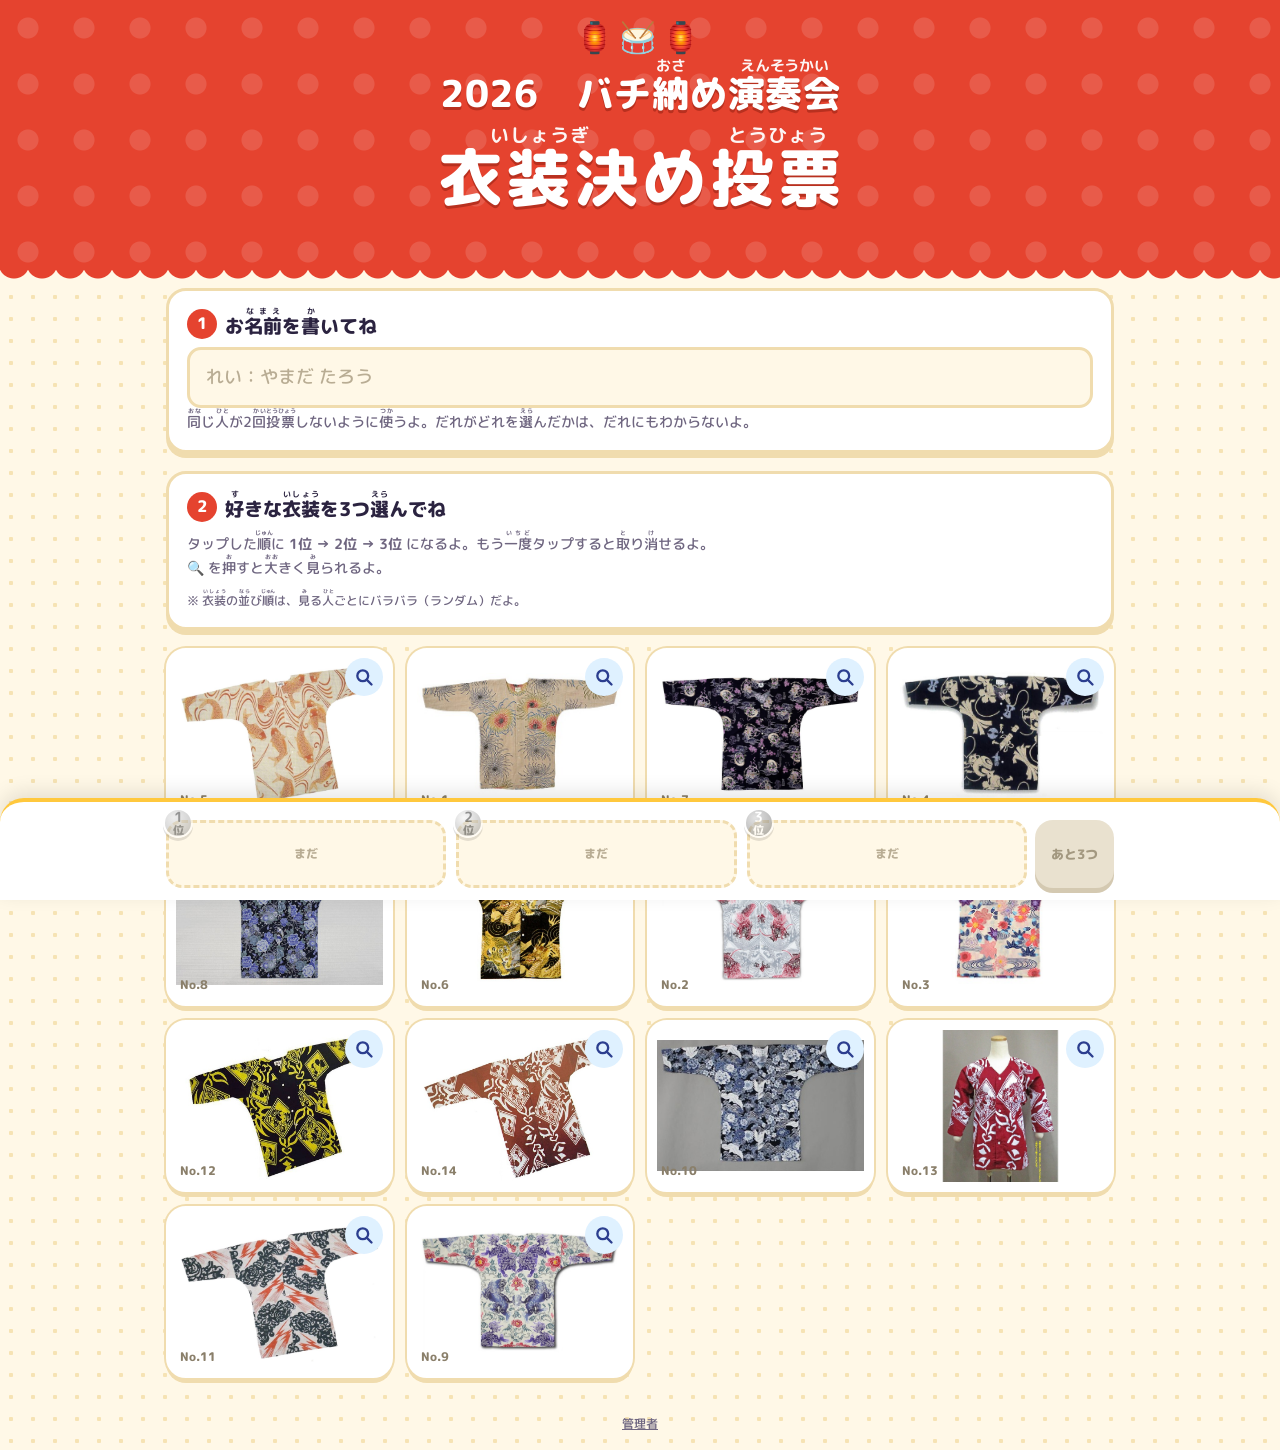
==== commit 769d7a61: "タイトルを「2026 バチ納め演奏会／衣装決め投票」の2段にし、幅をそろえる Co-Authored-By: Claude Opus 5.5 <noreply@anthropic.com>" ====
--- a/docs/index.html
+++ b/docs/index.html
@@ -4,7 +4,7 @@
   <meta charset="utf-8">
   <meta name="robots" content="noindex, nofollow">
   <meta name="viewport" content="width=device-width, initial-scale=1, viewport-fit=cover">
-  <title>バチ納め衣装決め投票</title>
+  <title>2026 バチ納め演奏会 衣装決め投票</title>
   <link rel="preconnect" href="https://fonts.googleapis.com">
   <link rel="preconnect" href="https://fonts.gstatic.com" crossorigin>
   <link href="https://fonts.googleapis.com/css2?family=M+PLUS+Rounded+1c:wght@500;700;800&display=swap" rel="stylesheet">
@@ -18,8 +18,11 @@
   <header class="site">
     <div class="wrap">
       <div class="drums" aria-hidden="true">🏮🥁🏮</div>
-      <h1>バチ<ruby>納<rt>おさ</rt></ruby>め <ruby>衣装<rt>いしょう</rt></ruby><ruby>決<rt>き</rt></ruby>め<ruby>投票<rt>とうひょう</rt></ruby></h1>
-      <p class="deadline" id="deadline">&nbsp;</p>
+      <h1 class="title" id="pageTitle">
+        <span class="t1">2026　バチ<ruby>納<rt>おさ</rt></ruby>め<ruby>演奏会<rt>えんそうかい</rt></ruby></span>
+        <span class="t2"><ruby>衣装決<rt>いしょうぎ</rt></ruby>め<ruby>投票<rt>とうひょう</rt></ruby></span>
+      </h1>
+      <p class="deadline" id="deadline"></p>
     </div>
   </header>
 
--- a/docs/style.css
+++ b/docs/style.css
@@ -78,11 +78,18 @@
 header.site h1 {
   margin: 0;
   font-weight: 800;
-  font-size: clamp(26px, 7.4vw, 40px);
-  line-height: 1.5;
-  letter-spacing: .04em;
   text-shadow: 0 3px 0 var(--red-dark);
 }
+/* 2段タイトル。1段目の文字サイズは JS(fitTitle) で2段目と同じ幅になるよう調整する */
+.title { display: flex; flex-direction: column; align-items: center; width: fit-content; margin: 0 auto !important; }
+.title rt { ruby-align: center; }
+.title .t1, .title .t2 {
+  white-space: nowrap;
+  font-feature-settings: "palt";
+}
+.title .t1 { font-size: 20px; line-height: 1.7; letter-spacing: .02em; padding-left: .02em; }
+.title .t2 { font-size: clamp(40px, 12.5vw, 64px); line-height: 1.35; letter-spacing: .06em; padding-left: .06em; }
+.title .t2 rt { font-size: .3em; letter-spacing: .05em; }
 header.site h1 rt { text-shadow: none; opacity: .95; }
 .deadline {
   display: inline-block;
@@ -352,3 +359,4 @@
   background: var(--bg); color: var(--ink); min-width: 0;
 }
 input[type="password"] { width: 100%; margin-top: 12px; text-align: center; letter-spacing: .3em; }
+.deadline:empty { visibility: hidden; }
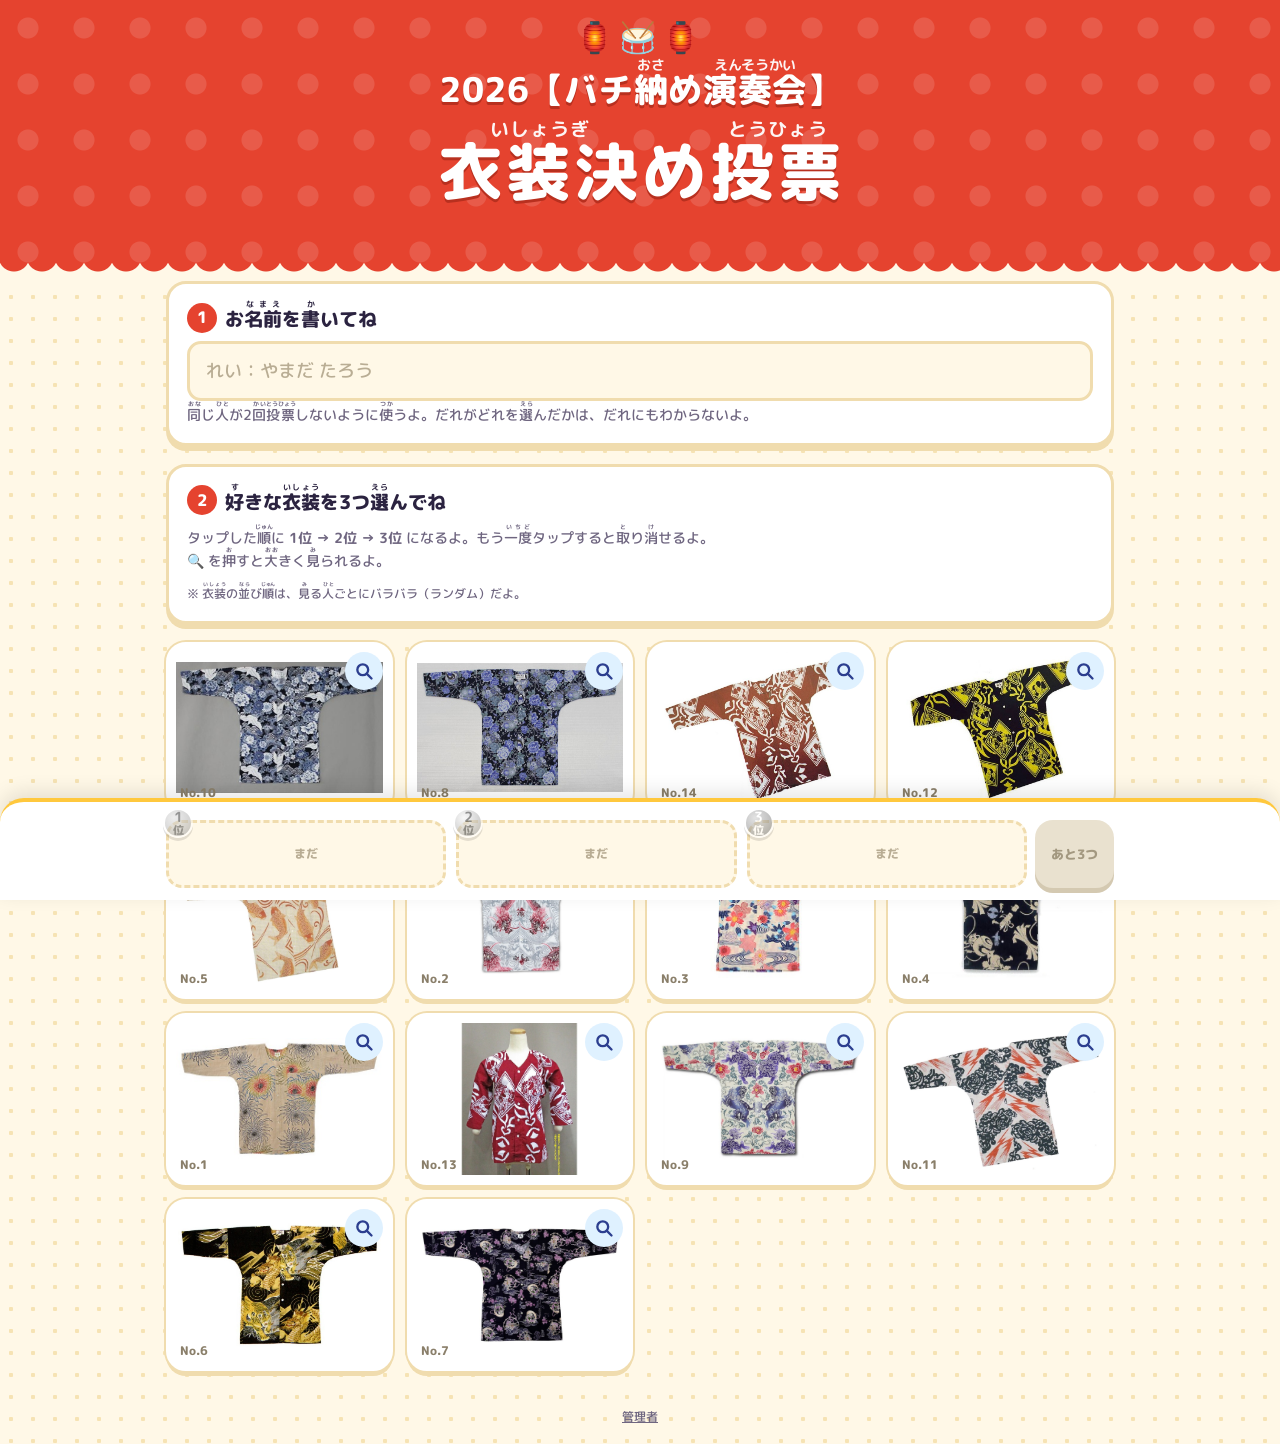
==== commit f4891f80: "タイトル1段目を「2026【バチ納め演奏会】」に変更 Co-Authored-By: Claude Opus 5.5 <noreply@anthropic.com>" ====
--- a/docs/index.html
+++ b/docs/index.html
@@ -4,7 +4,7 @@
   <meta charset="utf-8">
   <meta name="robots" content="noindex, nofollow">
   <meta name="viewport" content="width=device-width, initial-scale=1, viewport-fit=cover">
-  <title>2026 バチ納め演奏会 衣装決め投票</title>
+  <title>2026【バチ納め演奏会】衣装決め投票</title>
   <link rel="preconnect" href="https://fonts.googleapis.com">
   <link rel="preconnect" href="https://fonts.gstatic.com" crossorigin>
   <link href="https://fonts.googleapis.com/css2?family=M+PLUS+Rounded+1c:wght@500;700;800&display=swap" rel="stylesheet">
@@ -19,7 +19,7 @@
     <div class="wrap">
       <div class="drums" aria-hidden="true">🏮🥁🏮</div>
       <h1 class="title" id="pageTitle">
-        <span class="t1">2026　バチ<ruby>納<rt>おさ</rt></ruby>め<ruby>演奏会<rt>えんそうかい</rt></ruby></span>
+        <span class="t1">2026【バチ<ruby>納<rt>おさ</rt></ruby>め<ruby>演奏会<rt>えんそうかい</rt></ruby>】</span>
         <span class="t2"><ruby>衣装決<rt>いしょうぎ</rt></ruby>め<ruby>投票<rt>とうひょう</rt></ruby></span>
       </h1>
       <p class="deadline" id="deadline"></p>
